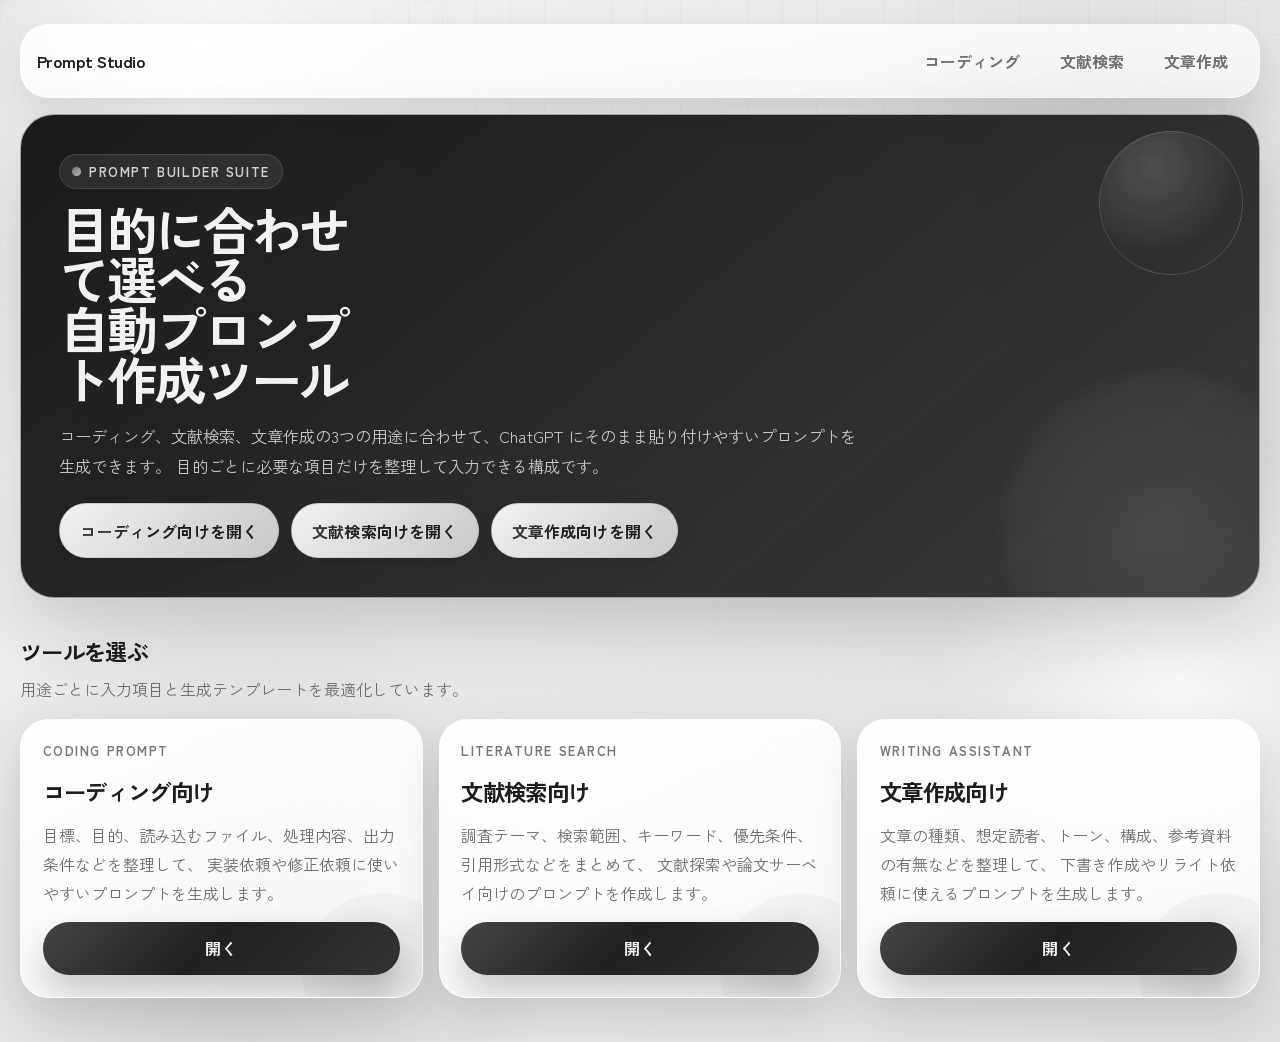
==== index.html @ 15613b65 "Add files via upload" ====
<!DOCTYPE html>
<html lang="ja">
  <head>
    <meta charset="UTF-8" />
    <meta name="viewport" content="width=device-width, initial-scale=1.0" />
    <title>Prompt Studio | 自動プロンプト作成ツール</title>
    <link rel="preconnect" href="https://fonts.googleapis.com" />
    <link rel="preconnect" href="https://fonts.gstatic.com" crossorigin />
    <link
      href="https://fonts.googleapis.com/css2?family=Zen+Kaku+Gothic+New:wght@400;500;700&family=Space+Grotesk:wght@500;700&display=swap"
      rel="stylesheet"
    />
    <link rel="stylesheet" href="styles.css" />
  </head>
  <body>
    <div class="page-shell">
      <header class="site-nav">
        <a class="brand-link" href="index.html">Prompt Studio</a>
        <nav class="nav-links" aria-label="ツール一覧">
          <a class="nav-link" href="coding.html">コーディング</a>
          <a class="nav-link" href="literature.html">文献検索</a>
          <a class="nav-link" href="writing.html">文章作成</a>
        </nav>
      </header>

      <header class="hero home-hero">
        <p class="eyebrow">Prompt Builder Suite</p>
        <h1>目的に合わせて選べる<br />自動プロンプト作成ツール</h1>
        <p class="hero-copy">
          コーディング、文献検索、文章作成の3つの用途に合わせて、ChatGPT にそのまま貼り付けやすいプロンプトを生成できます。
          目的ごとに必要な項目だけを整理して入力できる構成です。
        </p>
        <div class="hero-actions">
          <a class="button secondary link-button" href="coding.html">コーディング向けを開く</a>
          <a class="button secondary link-button" href="literature.html">文献検索向けを開く</a>
          <a class="button secondary link-button" href="writing.html">文章作成向けを開く</a>  
        </div>
      </header>

      <main class="home-main">
        <section class="home-section">
          <div class="section-heading">
            <h2>ツールを選ぶ</h2>
            <p>用途ごとに入力項目と生成テンプレートを最適化しています。</p>
          </div>

          <div class="tool-grid">
            <article class="tool-card">
              <p class="card-meta">Coding Prompt</p>
              <h3>コーディング向け</h3>
              <p class="card-copy">
                目標、目的、読み込むファイル、処理内容、出力条件などを整理して、
                実装依頼や修正依頼に使いやすいプロンプトを生成します。
              </p>
              <a class="button primary link-button" href="coding.html">開く</a>
            </article>

            <article class="tool-card">
              <p class="card-meta">Literature Search</p>
              <h3>文献検索向け</h3>
              <p class="card-copy">
                調査テーマ、検索範囲、キーワード、優先条件、引用形式などをまとめて、
                文献探索や論文サーベイ向けのプロンプトを作成します。
              </p>
              <a class="button primary link-button" href="literature.html">開く</a>
            </article>

            <article class="tool-card">
              <p class="card-meta">Writing Assistant</p>
              <h3>文章作成向け</h3>
              <p class="card-copy">
                文章の種類、想定読者、トーン、構成、参考資料の有無などを整理して、
                下書き作成やリライト依頼に使えるプロンプトを生成します。
              </p>
              <a class="button primary link-button" href="writing.html">開く</a>
            </article>
          </div>
        </section>
      </main>
    </div>
  </body>
</html>
---- styles.css ----
:root {
  color-scheme: light;
  --bg: #121212;
  --bg-soft: #1a1a1a;
  --surface: rgba(255, 255, 255, 0.82);
  --surface-strong: rgba(255, 255, 255, 0.92);
  --surface-muted: rgba(244, 244, 244, 0.78);
  --text: #1d1d1d;
  --muted: #6f6f6f;
  --line: rgba(119, 119, 119, 0.22);
  --line-strong: rgba(119, 119, 119, 0.36);
  --primary: #2a2a2a;
  --primary-strong: #111111;
  --accent: #777777;
  --accent-soft: rgba(119, 119, 119, 0.14);
  --glow: rgba(119, 119, 119, 0.16);
  --shadow-lg: 0 28px 70px rgba(0, 0, 0, 0.16);
  --shadow-md: 0 18px 46px rgba(0, 0, 0, 0.12);
  --shadow-sm: 0 10px 24px rgba(0, 0, 0, 0.08);
  --radius-xl: 32px;
  --radius-lg: 24px;
  --radius-md: 18px;
  --radius-sm: 14px;
}

*,
*::before,
*::after {
  box-sizing: border-box;
}

html,
body {
  margin: 0;
  min-height: 100%;
}

html {
  scroll-behavior: smooth;
}

body {
  position: relative;
  overflow-x: hidden;
  font-family: "Zen Kaku Gothic New", sans-serif;
  color: var(--text);
  background:
    radial-gradient(circle at top left, rgba(119, 119, 119, 0.16), transparent 28%),
    radial-gradient(circle at 85% 16%, rgba(90, 90, 90, 0.12), transparent 18%),
    radial-gradient(circle at 18% 88%, rgba(51, 51, 51, 0.14), transparent 24%),
    linear-gradient(135deg, #f6f6f6 0%, #eaeaea 42%, #dedede 100%);
}

body::before,
body::after {
  content: "";
  position: fixed;
  inset: 0;
  pointer-events: none;
  z-index: -2;
}

body::before {
  background:
    linear-gradient(rgba(119, 119, 119, 0.08) 1px, transparent 1px),
    linear-gradient(90deg, rgba(119, 119, 119, 0.08) 1px, transparent 1px);
  background-size: 34px 34px;
  mask-image: linear-gradient(180deg, rgba(0, 0, 0, 0.55), transparent 90%);
}

body::after {
  z-index: -1;
  background:
    radial-gradient(circle at 15% 10%, rgba(255, 255, 255, 0.95), transparent 20%),
    radial-gradient(circle at 92% 76%, rgba(255, 255, 255, 0.8), transparent 18%);
}

.page-shell {
  width: min(1240px, calc(100% - 2rem));
  margin: 0 auto;
  padding: 1.5rem 0 2.75rem;
}

.site-nav {
  display: flex;
  align-items: center;
  justify-content: space-between;
  gap: 1rem;
  margin-bottom: 1rem;
  padding: 0.9rem 1rem;
  border: 1px solid rgba(255, 255, 255, 0.52);
  border-radius: calc(var(--radius-lg) + 4px);
  background:
    linear-gradient(180deg, rgba(255, 255, 255, 0.62), rgba(255, 255, 255, 0.42)),
    linear-gradient(135deg, rgba(255, 255, 255, 0.6), rgba(255, 255, 255, 0.32));
  box-shadow: var(--shadow-md);
  backdrop-filter: blur(18px) saturate(170%);
}

.brand-link {
  color: var(--text);
  text-decoration: none;
  font-family: "Zen Kaku Gothic New", sans-serif;
  font-size: 1.05rem;
  font-weight: 700;
  letter-spacing: -0.03em;
}

.nav-links {
  display: flex;
  flex-wrap: wrap;
  gap: 0.55rem;
}

.nav-link {
  display: inline-flex;
  align-items: center;
  justify-content: center;
  min-height: 2.4rem;
  padding: 0.55rem 0.9rem;
  border: 1px solid transparent;
  border-radius: 999px;
  color: var(--muted);
  text-decoration: none;
  font-weight: 700;
  transition:
    transform 180ms ease,
    border-color 180ms ease,
    background-color 180ms ease,
    color 180ms ease,
    box-shadow 180ms ease;
}

.nav-link:hover {
  color: var(--text);
  transform: translateY(-1px);
  background: rgba(255, 255, 255, 0.55);
  border-color: rgba(119, 119, 119, 0.2);
}

.nav-link[aria-current="page"] {
  color: var(--primary-strong);
  background:
    linear-gradient(135deg, rgba(119, 119, 119, 0.12), rgba(34, 34, 34, 0.08)),
    rgba(255, 255, 255, 0.72);
  border-color: rgba(119, 119, 119, 0.2);
  box-shadow: var(--shadow-sm);
}

.hero,
.panel {
  position: relative;
  overflow: hidden;
  border: 1px solid rgba(255, 255, 255, 0.55);
  box-shadow: var(--shadow-lg);
  backdrop-filter: blur(22px) saturate(180%);
  animation: rise-in 560ms ease both;
}

.hero {
  isolation: isolate;
  padding: clamp(1.5rem, 3vw, 2.6rem);
  border-radius: calc(var(--radius-xl) + 2px);
  background:
    linear-gradient(140deg, rgba(17, 17, 17, 0.96), rgba(34, 34, 34, 0.88)),
    linear-gradient(130deg, rgba(119, 119, 119, 0.14), transparent 42%),
    linear-gradient(320deg, rgba(80, 80, 80, 0.16), transparent 35%);
  color: #f2f2f2;
}

.hero::before {
  content: "";
  position: absolute;
  inset: auto -4rem -6rem auto;
  width: 20rem;
  height: 20rem;
  border-radius: 50%;
  background:
    radial-gradient(circle, rgba(119, 119, 119, 0.28), rgba(119, 119, 119, 0));
  filter: blur(6px);
  z-index: -1;
}

.hero::after {
  content: "";
  position: absolute;
  inset: 1rem 1rem auto auto;
  width: 9rem;
  height: 9rem;
  border-radius: 50%;
  border: 1px solid rgba(255, 255, 255, 0.14);
  background:
    radial-gradient(circle at 30% 30%, rgba(255, 255, 255, 0.16), transparent 62%);
  transform: rotate(18deg);
}

.eyebrow {
  display: inline-flex;
  align-items: center;
  gap: 0.5rem;
  margin: 0 0 0.85rem;
  padding: 0.45rem 0.75rem;
  border: 1px solid rgba(255, 255, 255, 0.12);
  border-radius: 999px;
  background: rgba(255, 255, 255, 0.07);
  font-family: "Zen Kaku Gothic New", sans-serif;
  font-size: 0.82rem;
  font-weight: 700;
  letter-spacing: 0.12em;
  text-transform: uppercase;
  color: #d0d0d0;
}

.eyebrow::before {
  content: "";
  width: 0.55rem;
  height: 0.55rem;
  border-radius: 50%;
  background: linear-gradient(135deg, #777777, #b5b5b5);
  box-shadow: 0 0 18px rgba(119, 119, 119, 0.42);
}

.hero h1 {
  max-width: 12ch;
  margin: 0;
  font-family: "Zen Kaku Gothic New", sans-serif;
  font-size: 3.2rem;
  line-height: 0.98;
  letter-spacing: -0.06em;
}

.hero-copy {
  max-width: 50rem;
  margin: 1.1rem 0 0;
  color: rgba(232, 232, 232, 0.82);
  font-size: 1.02rem;
  line-height: 1.85;
}

.tool-hero h1,
.home-hero h1 {
  max-width: 12ch;
}

.hero-actions {
  display: flex;
  flex-wrap: wrap;
  gap: 0.75rem;
  margin-top: 1.35rem;
}

.link-button {
  display: inline-flex;
  align-items: center;
  justify-content: center;
  text-decoration: none;
}

.home-main {
  margin-top: 1.25rem;
}

.home-section {
  padding: 1.1rem 0 0;
}

.section-heading {
  margin-bottom: 1rem;
}

.section-heading h2 {
  margin: 0;
  font-family: "Zen Kaku Gothic New", sans-serif;
  font-size: 1.4rem;
  letter-spacing: -0.03em;
}

.section-heading p {
  margin: 0.45rem 0 0;
  color: var(--muted);
  line-height: 1.75;
}

.tool-grid {
  display: grid;
  grid-template-columns: repeat(3, minmax(0, 1fr));
  gap: 1rem;
}

.tool-card {
  position: relative;
  overflow: hidden;
  display: flex;
  flex-direction: column;
  gap: 0.9rem;
  min-height: 100%;
  padding: 1.35rem;
  border: 1px solid rgba(255, 255, 255, 0.56);
  border-radius: 28px;
  background:
    linear-gradient(180deg, rgba(255, 255, 255, 0.78), rgba(255, 255, 255, 0.62)),
    linear-gradient(135deg, rgba(255, 255, 255, 0.74), rgba(255, 255, 255, 0.34));
  box-shadow: var(--shadow-md);
  backdrop-filter: blur(20px) saturate(160%);
}

.tool-card::before {
  content: "";
  position: absolute;
  inset: auto -2.5rem -3.5rem auto;
  width: 10rem;
  height: 10rem;
  border-radius: 50%;
  background:
    radial-gradient(circle, rgba(119, 119, 119, 0.18), rgba(119, 119, 119, 0));
  pointer-events: none;
}

.card-meta {
  margin: 0;
  color: var(--accent);
  font-family: "Zen Kaku Gothic New", sans-serif;
  font-size: 0.82rem;
  font-weight: 700;
  letter-spacing: 0.12em;
  text-transform: uppercase;
}

.tool-card h3 {
  margin: 0;
  font-family: "Zen Kaku Gothic New", sans-serif;
  font-size: 1.4rem;
  letter-spacing: -0.03em;
}

.card-copy {
  margin: 0;
  color: var(--muted);
  line-height: 1.8;
  flex: 1;
}

.grid {
  display: grid;
  grid-template-columns: minmax(0, 1.08fr) minmax(0, 0.92fr);
  gap: 1.25rem;
  margin-top: 1.25rem;
  align-items: start;
}

.panel {
  padding: 1.4rem;
  border-radius: var(--radius-xl);
  background:
    linear-gradient(180deg, rgba(255, 255, 255, 0.74), rgba(255, 255, 255, 0.58)),
    linear-gradient(135deg, rgba(255, 255, 255, 0.7), rgba(255, 255, 255, 0.4));
}

.panel::before {
  content: "";
  position: absolute;
  inset: 0;
  border-radius: inherit;
  background:
    linear-gradient(135deg, rgba(255, 255, 255, 0.5), transparent 30%, transparent 68%, rgba(255, 255, 255, 0.24));
  pointer-events: none;
}

.form-panel {
  animation-delay: 70ms;
}

.output-panel {
  display: flex;
  flex-direction: column;
  animation-delay: 140ms;
}

.panel-heading {
  position: relative;
  z-index: 1;
  margin-bottom: 1.15rem;
}

.panel-heading h2 {
  margin: 0;
  font-family: "Zen Kaku Gothic New", sans-serif;
  font-size: 1.32rem;
  letter-spacing: -0.03em;
}

.panel-heading p {
  margin: 0.5rem 0 0;
  color: var(--muted);
  line-height: 1.7;
}

.prompt-form {
  position: relative;
  z-index: 1;
  display: grid;
  gap: 1rem;
}

.field {
  display: grid;
  gap: 0.5rem;
}

.field span,
.field legend {
  color: #1d1d1d;
  font-size: 0.95rem;
  font-weight: 700;
  letter-spacing: 0.01em;
}

fieldset {
  margin: 0;
  padding: 0;
  border: 0;
}

.choice-row {
  display: flex;
  flex-wrap: wrap;
  gap: 0.75rem;
}

.choice-pill {
  position: relative;
  display: inline-flex;
  align-items: center;
  gap: 0.55rem;
  padding: 0.85rem 1rem;
  border: 1px solid var(--line);
  border-radius: 999px;
  background: rgba(255, 255, 255, 0.68);
  box-shadow: inset 0 1px 0 rgba(255, 255, 255, 0.6);
  cursor: pointer;
  transition:
    transform 180ms ease,
    border-color 180ms ease,
    box-shadow 180ms ease,
    background-color 180ms ease;
}

.choice-pill:hover {
  transform: translateY(-1px);
  border-color: rgba(119, 119, 119, 0.32);
  box-shadow:
    var(--shadow-sm),
    inset 0 1px 0 rgba(255, 255, 255, 0.75);
}

.choice-pill input {
  margin: 0;
  accent-color: var(--primary);
}

.choice-pill:has(input:checked) {
  border-color: rgba(119, 119, 119, 0.4);
  background:
    linear-gradient(135deg, rgba(119, 119, 119, 0.12), rgba(34, 34, 34, 0.08)),
    rgba(255, 255, 255, 0.84);
  box-shadow:
    0 12px 30px rgba(0, 0, 0, 0.1),
    inset 0 1px 0 rgba(255, 255, 255, 0.75);
}

textarea,
select {
  width: 100%;
  padding: 1rem 1.05rem;
  border: 1px solid var(--line);
  border-radius: var(--radius-md);
  background:
    linear-gradient(180deg, rgba(255, 255, 255, 0.9), rgba(248, 248, 248, 0.82));
  box-shadow:
    inset 0 1px 0 rgba(255, 255, 255, 0.82),
    0 1px 0 rgba(255, 255, 255, 0.4);
  color: var(--text);
  font: inherit;
  line-height: 1.72;
  transition:
    border-color 180ms ease,
    box-shadow 180ms ease,
    transform 180ms ease,
    background-color 180ms ease;
  resize: vertical;
}

textarea::placeholder,
select:invalid {
  color: #7a869d;
}

textarea:hover,
select:hover {
  border-color: var(--line-strong);
}

textarea:focus,
select:focus {
  outline: none;
  border-color: rgba(119, 119, 119, 0.42);
  background:
    linear-gradient(180deg, rgba(255, 255, 255, 0.96), rgba(248, 248, 248, 0.9));
  box-shadow:
    0 0 0 5px rgba(119, 119, 119, 0.14),
    0 20px 40px rgba(0, 0, 0, 0.08);
  transform: translateY(-1px);
}

select {
  appearance: none;
  background-image:
    linear-gradient(45deg, transparent 50%, #777777 50%),
    linear-gradient(135deg, #777777 50%, transparent 50%);
  background-position:
    calc(100% - 22px) calc(50% - 2px),
    calc(100% - 16px) calc(50% - 2px);
  background-size: 6px 6px, 6px 6px;
  background-repeat: no-repeat;
  padding-right: 3rem;
}

.conditional-fields {
  display: grid;
  gap: 1rem;
  padding: 1rem;
  border: 1px solid rgba(119, 119, 119, 0.2);
  border-radius: calc(var(--radius-md) + 2px);
  background:
    linear-gradient(180deg, rgba(255, 255, 255, 0.62), rgba(242, 242, 242, 0.74));
  box-shadow:
    inset 0 1px 0 rgba(255, 255, 255, 0.75),
    0 14px 30px rgba(0, 0, 0, 0.06);
}

.conditional-fields.is-hidden {
  display: none;
}

.is-hidden {
  display: none !important;
}

.actions {
  display: flex;
  flex-wrap: wrap;
  gap: 0.75rem;
  padding-top: 0.25rem;
}

.button {
  appearance: none;
  position: relative;
  overflow: hidden;
  border: 0;
  border-radius: 999px;
  padding: 0.92rem 1.25rem;
  font: inherit;
  font-weight: 700;
  letter-spacing: 0.01em;
  cursor: pointer;
  transition:
    transform 180ms ease,
    box-shadow 180ms ease,
    opacity 180ms ease,
    filter 180ms ease;
}

.button::before {
  content: "";
  position: absolute;
  inset: 0;
  background: linear-gradient(135deg, rgba(255, 255, 255, 0.22), transparent 46%);
  pointer-events: none;
}

.button:hover {
  transform: translateY(-1px);
}

.button:active {
  transform: translateY(0);
}

.button.primary {
  color: #f4f4f4;
  background: linear-gradient(135deg, #111111, #333333);
  box-shadow: 0 18px 34px rgba(0, 0, 0, 0.2);
}

.button.primary:hover {
  filter: brightness(1.02);
  box-shadow: 0 22px 38px rgba(0, 0, 0, 0.24);
}

.button.secondary {
  color: #1d1d1d;
  background:
    linear-gradient(135deg, rgba(255, 255, 255, 0.92), rgba(255, 255, 255, 0.75)),
    linear-gradient(135deg, rgba(119, 119, 119, 0.1), rgba(34, 34, 34, 0.06));
  border: 1px solid rgba(119, 119, 119, 0.22);
  box-shadow: var(--shadow-sm);
}

.button.secondary:hover {
  box-shadow: 0 16px 30px rgba(15, 23, 42, 0.12);
}

.button.ghost {
  color: var(--muted);
  background: rgba(255, 255, 255, 0.55);
  border: 1px solid rgba(119, 119, 119, 0.18);
  box-shadow: none;
}

.output-toolbar {
  position: relative;
  z-index: 1;
  display: flex;
  align-items: center;
  justify-content: space-between;
  gap: 0.75rem;
  margin-bottom: 0.95rem;
}

.status {
  display: inline-flex;
  align-items: center;
  gap: 0.5rem;
  min-height: 2.4rem;
  padding: 0.5rem 0.85rem;
  border: 1px solid rgba(119, 119, 119, 0.16);
  border-radius: 999px;
  background:
    linear-gradient(135deg, rgba(119, 119, 119, 0.09), rgba(34, 34, 34, 0.08)),
    rgba(255, 255, 255, 0.7);
  color: var(--primary-strong);
  font-size: 0.92rem;
  font-weight: 700;
}

.status::before {
  content: "";
  width: 0.6rem;
  height: 0.6rem;
  border-radius: 50%;
  background: linear-gradient(135deg, #777777, #c2c2c2);
  box-shadow: 0 0 16px rgba(119, 119, 119, 0.3);
}

.output-area {
  min-height: 100%;
  flex: 1;
  background:
    linear-gradient(180deg, rgba(255, 255, 255, 0.94), rgba(248, 248, 248, 0.88));
}

.output-area:focus {
  box-shadow:
    0 0 0 5px rgba(119, 119, 119, 0.12),
    0 24px 44px rgba(0, 0, 0, 0.08);
  border-color: rgba(119, 119, 119, 0.3);
}

@keyframes rise-in {
  from {
    opacity: 0;
    transform: translateY(12px);
  }

  to {
    opacity: 1;
    transform: translateY(0);
  }
}

@media (max-width: 980px) {
  .grid {
    grid-template-columns: 1fr;
  }

  .tool-grid {
    grid-template-columns: 1fr;
  }

  .hero h1 {
    max-width: none;
  }

  .output-area {
    min-height: 24rem;
  }
}

@media (max-width: 640px) {
  .page-shell {
    width: min(100% - 1rem, 1240px);
    padding-top: 0.85rem;
  }

  .site-nav {
    align-items: stretch;
    flex-direction: column;
    padding: 0.85rem;
  }

  .nav-links {
    flex-direction: column;
  }

  .hero,
  .panel {
    padding: 1rem;
    border-radius: 24px;
  }

  .hero h1 {
    font-size: 2.35rem;
  }

  .actions,
  .output-toolbar,
  .choice-row,
  .hero-actions {
    align-items: stretch;
    flex-direction: column;
  }

  .nav-link,
  .choice-pill,
  .button {
    width: 100%;
  }
}
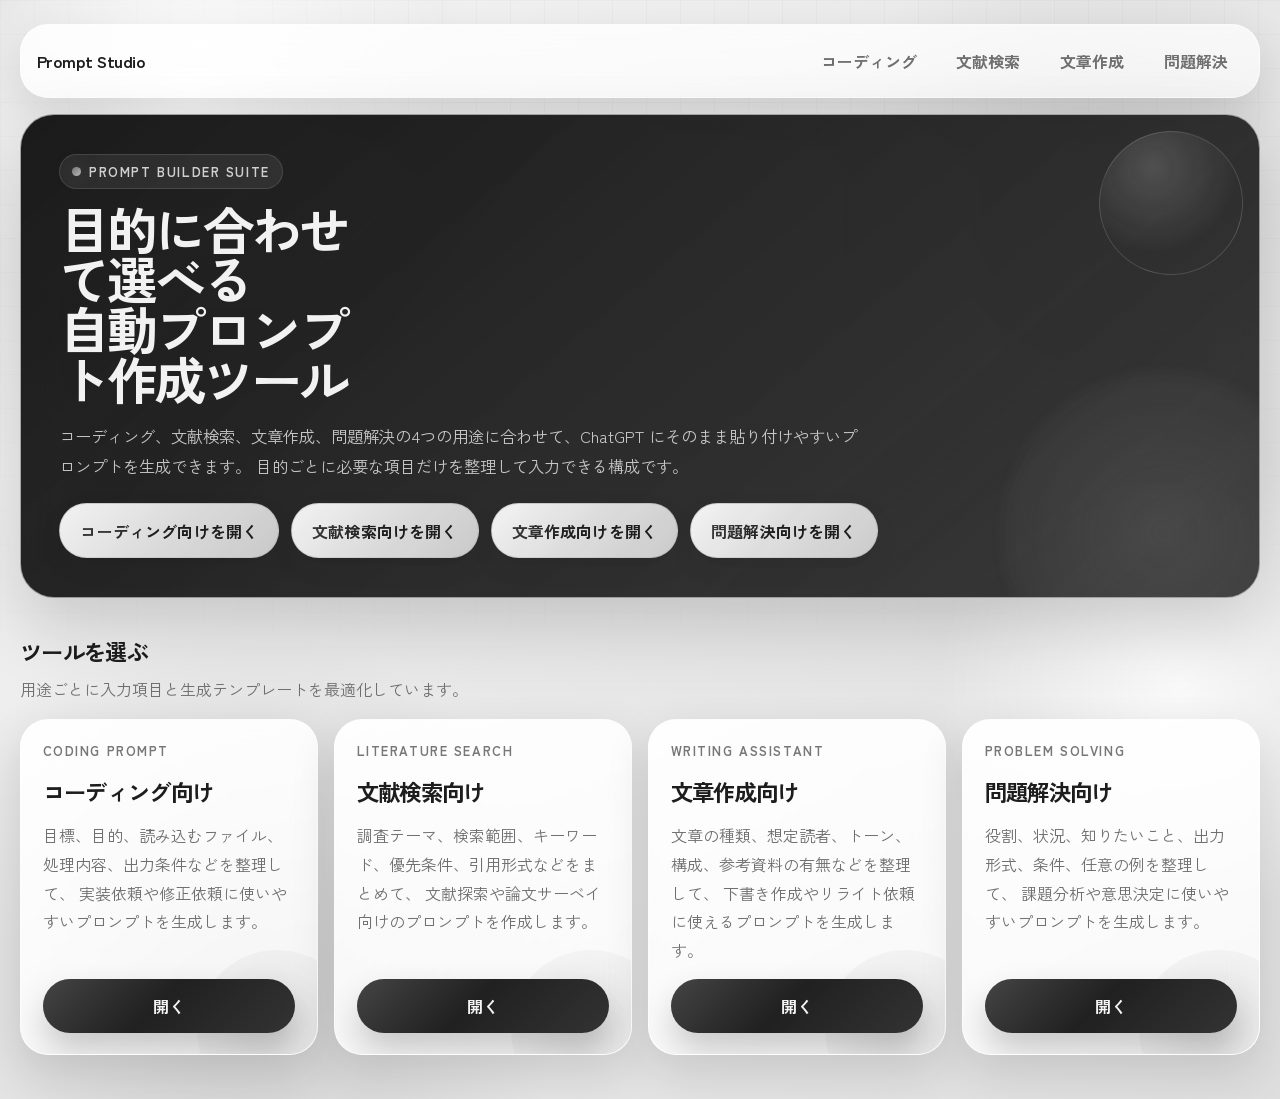
==== commit 51cd2f72: "問題解決の追加" ====
--- a/index.html
+++ b/index.html
@@ -20,6 +20,7 @@
           <a class="nav-link" href="coding.html">コーディング</a>
           <a class="nav-link" href="literature.html">文献検索</a>
           <a class="nav-link" href="writing.html">文章作成</a>
+          <a class="nav-link" href="problem-solving.html">問題解決</a>
         </nav>
       </header>
 
@@ -27,13 +28,14 @@
         <p class="eyebrow">Prompt Builder Suite</p>
         <h1>目的に合わせて選べる<br />自動プロンプト作成ツール</h1>
         <p class="hero-copy">
-          コーディング、文献検索、文章作成の3つの用途に合わせて、ChatGPT にそのまま貼り付けやすいプロンプトを生成できます。
+          コーディング、文献検索、文章作成、問題解決の4つの用途に合わせて、ChatGPT にそのまま貼り付けやすいプロンプトを生成できます。
           目的ごとに必要な項目だけを整理して入力できる構成です。
         </p>
         <div class="hero-actions">
           <a class="button secondary link-button" href="coding.html">コーディング向けを開く</a>
           <a class="button secondary link-button" href="literature.html">文献検索向けを開く</a>
-          <a class="button secondary link-button" href="writing.html">文章作成向けを開く</a>  
+          <a class="button secondary link-button" href="writing.html">文章作成向けを開く</a>
+          <a class="button secondary link-button" href="problem-solving.html">問題解決向けを開く</a>
         </div>
       </header>
 
@@ -74,6 +76,16 @@
               </p>
               <a class="button primary link-button" href="writing.html">開く</a>
             </article>
+
+            <article class="tool-card">
+              <p class="card-meta">Problem Solving</p>
+              <h3>問題解決向け</h3>
+              <p class="card-copy">
+                役割、状況、知りたいこと、出力形式、条件、任意の例を整理して、
+                課題分析や意思決定に使いやすいプロンプトを生成します。
+              </p>
+              <a class="button primary link-button" href="problem-solving.html">開く</a>
+            </article>
           </div>
         </section>
       </main>
--- a/styles.css
+++ b/styles.css
@@ -283,7 +283,7 @@
 
 .tool-grid {
   display: grid;
-  grid-template-columns: repeat(3, minmax(0, 1fr));
+  grid-template-columns: repeat(auto-fit, minmax(240px, 1fr));
   gap: 1rem;
 }
 
